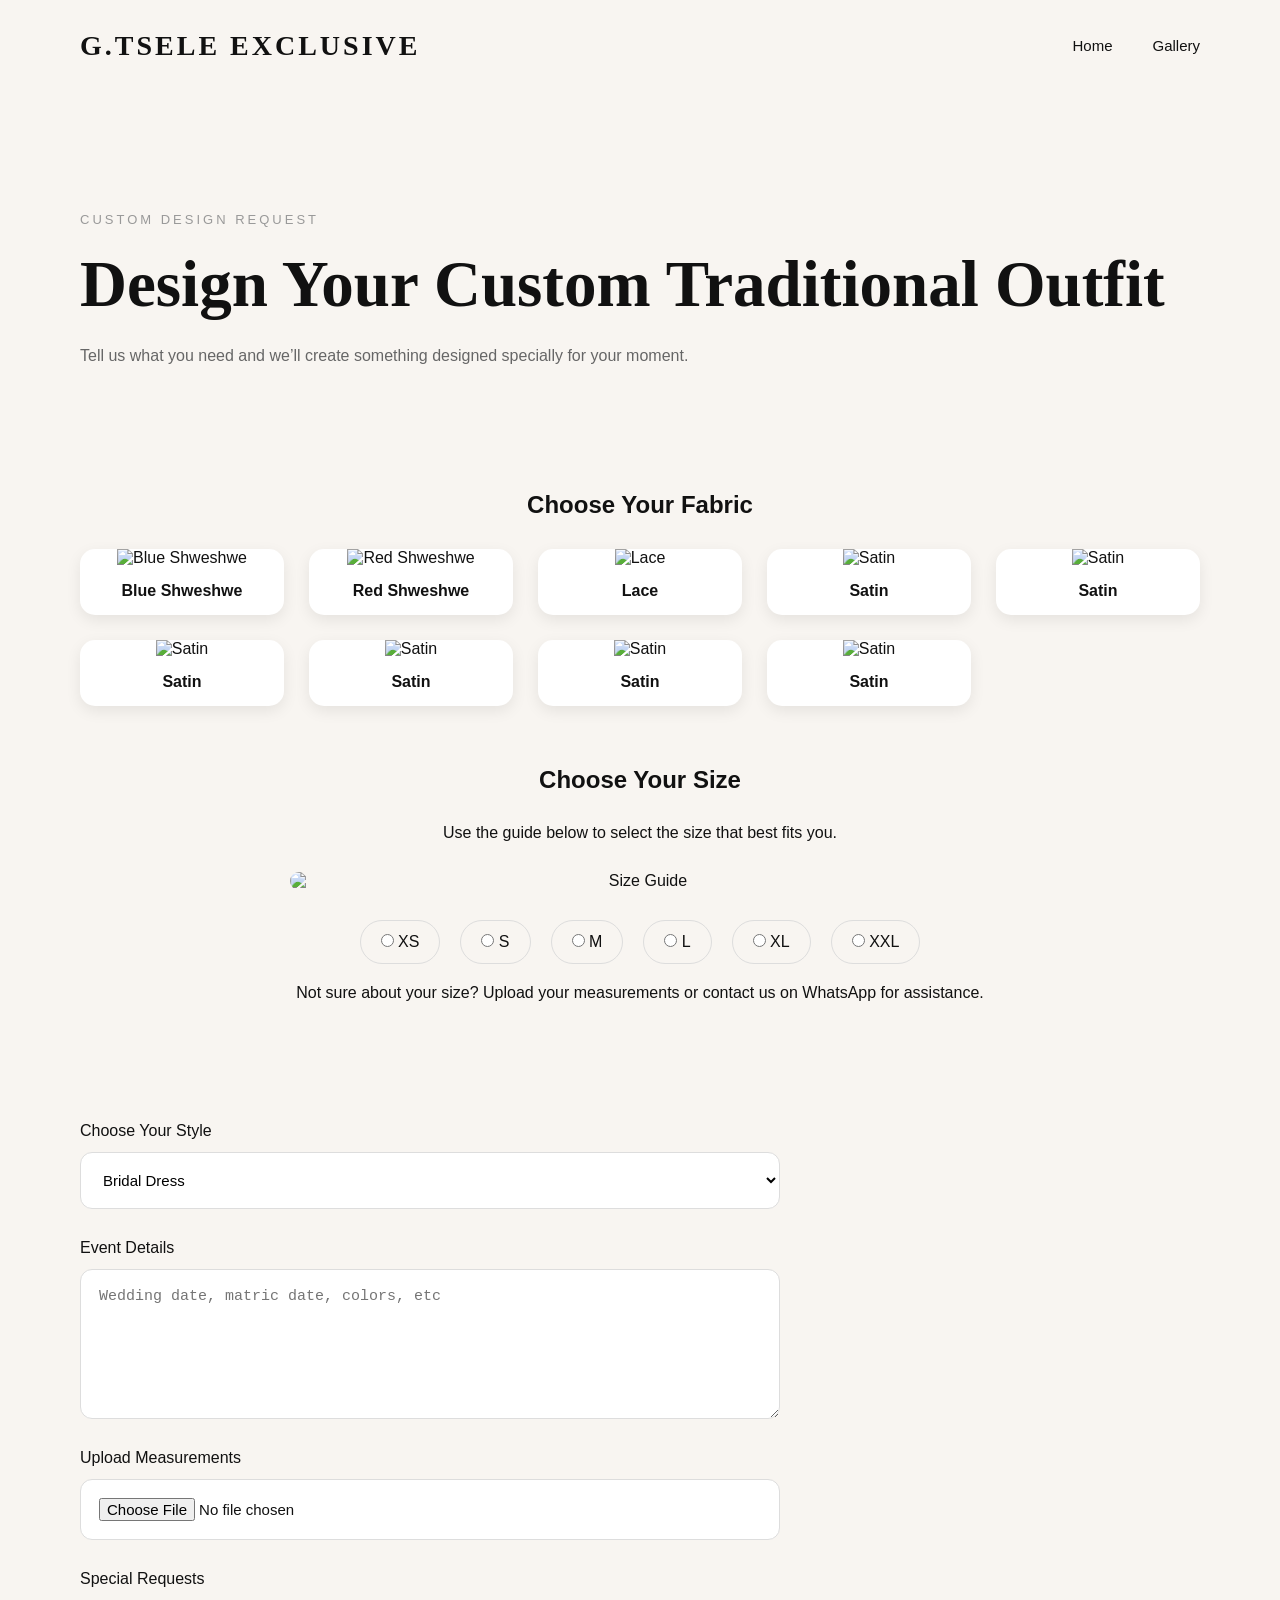
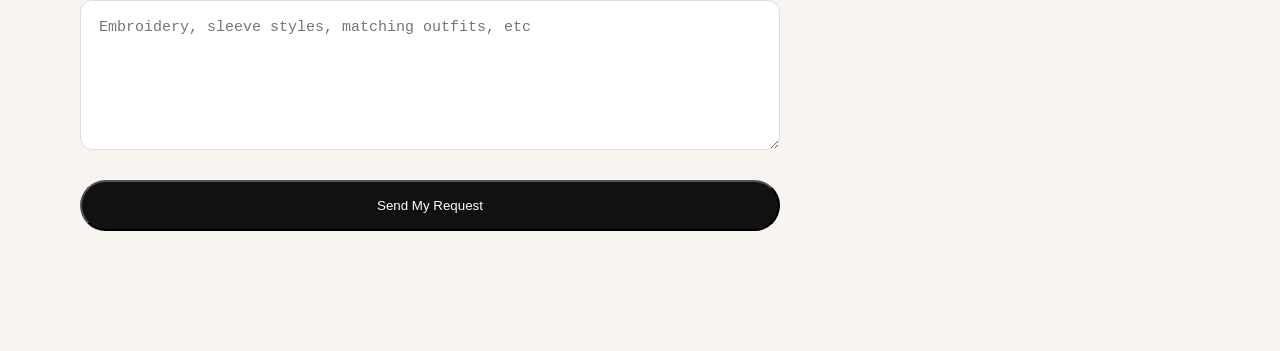
==== customize.html @ a00c6a18 "Add files via upload" ====
<!DOCTYPE html>
<html lang="en">
<head>
    <meta charset="UTF-8">
    <meta name="viewport" content="width=device-width, initial-scale=1.0">
    <title>Customize Your Outfit</title>

    <link rel="stylesheet" href="style.css">
</head>
<body>

<!-- NAVBAR -->
<nav class="navbar">

    <h1 class="logo">G.TSELE EXCLUSIVE</h1>

    <ul class="nav-links">
        <li><a href="index.html">Home</a></li>
        <li><a href="gallery.html">Gallery</a></li>
    </ul>

</nav>

<!-- CUSTOMIZE SECTION -->
<section class="customize-page">

    <p class="small-heading">
        CUSTOM DESIGN REQUEST
    </p>

    <h1>
        Design Your Custom
        Traditional Outfit
    </h1>

    <p class="customize-text">
        Tell us what you need and we’ll create something
        designed specially for your moment.
    </p>

    <section class="fabric-section">

    <h2>Choose Your Fabric</h2>

    <div class="fabric-grid">

        <div class="fabric-card">
            <img src="gallery/tlotlo 30.png" alt="Blue Shweshwe">
            <p>Blue Shweshwe</p>
        </div>

        <div class="fabric-card">
            <img src="gallery/tlotlo 31.png" alt="Red Shweshwe">
            <p>Red Shweshwe</p>
        </div>

        <div class="fabric-card">
            <img src="gallery/tlotlo 32.png" alt="Lace">
            <p>Lace</p>
        </div>

        <div class="fabric-card">
            <img src="gallery/tlotlo 33.png" alt="Satin">
            <p>Satin</p>
        </div>

         <div class="fabric-card">
            <img src="gallery/tlotlo 39.png" alt="Satin">
            <p>Satin</p>
        </div>

         <div class="fabric-card">
            <img src="gallery/tlotlo 35.png" alt="Satin">
            <p>Satin</p>
        </div>

         <div class="fabric-card">
            <img src="gallery/tlotlo 36.png" alt="Satin">
            <p>Satin</p>
        </div>

        <div class="fabric-card">
            <img src="gallery/tlotlo 40.png" alt="Satin">
            <p>Satin</p>
        </div>

         <div class="fabric-card">
            <img src="gallery/tlotlo 34.png" alt="Satin">
            <p>Satin</p>
        </div>

    </div>

    <section class="size-section">

    <h2>Choose Your Size</h2>

    <p>
        Use the guide below to select the size that best fits you.
    </p>

    <img src="gallery/tlotlo 12.png"
         alt="Size Guide"
         class="size-chart">

    <div class="size-options">

        <label>
            <input type="radio" name="size" value="XS">
            XS
        </label>

        <label>
            <input type="radio" name="size" value="S">
            S
        </label>

        <label>
            <input type="radio" name="size" value="M">
            M
        </label>

        <label>
            <input type="radio" name="size" value="L">
            L
        </label>

        <label>
            <input type="radio" name="size" value="XL">
            XL
        </label>

        <label>
            <input type="radio" name="size" value="XXL">
            XXL
        </label>

<p class="measurement-note">
Not sure about your size?
Upload your measurements or contact us on WhatsApp for assistance.
</p>

    </div>

</section>

</section>
    <!-- FORM -->
    <form class="custom-form">

        <!-- STYLE -->
        <div class="form-group">

            <label>Choose Your Style</label>

            <select>
                <option>Bridal Dress</option>
                <option>Bridesmaid Dress</option>
                <option>Matric Dress</option>
                <option>Groom Suit</option>
                <option>Guest Outfit</option>
            </select>

        </div>

        <!-- EVENT -->
        <div class="form-group">

            <label>Event Details</label>

            <textarea placeholder="Wedding date, matric date, colors, etc"></textarea>

        </div>

        <!-- MEASUREMENTS -->
        <div class="form-group">

            <label>Upload Measurements</label>

            <input type="file">

        </div>

        <!-- SPECIAL REQUESTS -->
        <div class="form-group">

            <label>Special Requests</label>

            <textarea placeholder="Embroidery, sleeve styles, matching outfits, etc"></textarea>

        </div>

        <!-- BUTTON -->
        <button type="submit" class="btn-primary">
            Send My Request
        </button>

    </form>

</section>

</body>
</html>
---- style.css ----
/* Reset */
* {
    margin: 0;
    padding: 0;
    box-sizing: border-box;
}

/* Body */
body {
    font-family: 'Helvetica Neue', sans-serif;
    background-color: #f8f5f1;
    color: #111;

}
body {
    font-family: 'Montserrat', sans-serif;
    background-color: #f8f5f1;
    color: #111;
}


/* NAVBAR */
/* NAVBAR */
.navbar {
    display: flex;
    justify-content: space-between;
    align-items: center;

    padding: 30px 80px;

    background-color: #f8f5f1;

    position: sticky;
    top: 0;

    z-index: 1000;
}

/* LOGO */
.logo {
    font-family: 'Cormorant Garamond', serif;
    font-size: 32px;
    color: #111;
}

/* LINKS */
.nav-links {
    display: flex;
    gap: 40px;

    list-style: none;
}

.nav-links a {
    text-decoration: none;
    color: #111;

    font-size: 15px;

    transition: 0.3s ease;
}

.nav-links a:hover {
    color: #a67c6d;
}

.logo {
    font-family: 'Cormorant Garamond', serif;
    font-size: 28px;
    letter-spacing: 3px;
    font-weight: 600;
}

.hero-text h1 {
    font-family: 'Cormorant Garamond', serif;
    font-size: 64px;
    font-weight: 500;
    line-height: 1.1;
    margin-bottom: 20px;
}

.section-title {
    font-family: 'Cormorant Garamond', serif;
    font-size: 42px;
    margin-bottom: 50px;
    text-align: center;
}

/* HERO SECTION */
/* HERO SECTION */
.hero {
    min-height: 100vh;
    background-color: #f8f5f1;

    display: flex;
    align-items: center;
    justify-content: space-between;

    padding: 80px 80px;
    gap: 60px;
}

/* LEFT SIDE */
.hero-left {
    flex: 1;
}

.hero-left h1 {
    font-family: 'Cormorant Garamond', serif;
    font-size: 75px;
    line-height: 1.1;
    color: #111;
    margin-bottom: 30px;
}

.hero-left p {
    font-size: 18px;
    line-height: 1.8;
    color: #666;
    margin-bottom: 35px;
    max-width: 550px;
}

/* BUTTONS */
.hero-buttons {
    display: flex;
    gap: 20px;
}

.btn-primary {
    background-color: #111;
    color: white;
    padding: 16px 34px;
    border-radius: 40px;
    text-decoration: none;
    transition: 0.3s ease;
}

.btn-primary:hover {
    background-color: #333;
}

.btn-secondary {
    border: 1px solid #111;
    color: #111;
    padding: 16px 34px;
    border-radius: 40px;
    text-decoration: none;
    transition: 0.3s ease;
}

.btn-secondary:hover {
    background-color: #111;
    color: white;
}

/* RIGHT SIDE */
.hero-right {
    flex: 1;
border-radius: 25px;
    display: flex;
    justify-content: center;
}

.hero-right img {
    width: 100%;
    max-width: 650px;
}
/* HOW IT WORKS */
.how-it-works {
    padding: 120px 80px;
    background-color: white;
}

/* SECTION TITLE */
.section-heading {
    text-align: center;
    font-family: 'Cormorant Garamond', serif;
    font-size: 60px;
    color: #111;
    margin-bottom: 70px;
}

/* CONTAINER */
.steps-container {
    display: flex;
    justify-content: center;
    gap: 30px;
    flex-wrap: wrap;
}

/* CARDS */
.step-card {
    background-color: #f8f5f1;
    padding: 50px 35px;
    border-radius: 20px;
    width: 320px;

    transition: 0.3s ease;
}

.step-card:hover {
    transform: translateY(-10px);
}

/* NUMBER */
.step-number {
    font-size: 14px;
    color: #999;
    margin-bottom: 20px;
    letter-spacing: 2px;
}

/* TITLE */
.step-card h3 {
    font-size: 30px;
    margin-bottom: 20px;
    color: #111;
}

/* TEXT */
.step-card p {
    color: #666;
    line-height: 1.8;
    font-size: 15px;
}
/* GALLERY SECTION */
.gallery {
    padding: 80px 60px;
    background-color: #fafafa;
}


/* CATEGORY SECTION */
.categories {
    padding: 120px 80px;
    background-color: #f8f5f1;
}

/* GRID */
.category-grid {
    display: grid;
    grid-template-columns: repeat(2, 1fr);
    gap: 30px;
}

/* CARD */
.category-card {
    position: relative;
    overflow: hidden;
    border-radius: 20px;
    cursor: pointer;
}

/* IMAGE */
.category-card img {
    width: 100%;
    height: 420px;
    object-fit: cover;

    transition: transform 0.8s ease;
}

/* HOVER EFFECT */
.category-card:hover img {
    transform: scale(1.05);
}

/* DARK OVERLAY */
.category-overlay {
    position: absolute;
    inset: 0;

    background: linear-gradient(
        to top,
        rgba(0,0,0,0.6),
        rgba(0,0,0,0.1)
    );

    display: flex;
    align-items: flex-end;

    padding: 30px;
}
/* OUR STORY */
.our-story {
    padding: 120px 80px;

    display: flex;
    align-items: center;
    gap: 70px;

    background-color: white;
}

/* IMAGE */
.story-image {
    flex: 1;
}

.story-image img {
    width: 100%;
    border-radius: 20px;
}

/* TEXT */
.story-text {
    flex: 1;
}

/* SMALL TITLE */
.small-heading {
    letter-spacing: 3px;
    font-size: 13px;
    color: #999;
    margin-bottom: 20px;
}

/* MAIN TITLE */
.story-text h2 {
    font-family: 'Cormorant Garamond', serif;
    font-size: 60px;
    line-height: 1.1;
    color: #111;

    margin-bottom: 30px;
}

/* DESCRIPTION */
.story-description {
    color: #666;
    line-height: 1.9;
    font-size: 16px;

    margin-bottom: 35px;
}
/* TEXT */
.category-overlay h3 {
    color: white;
    font-size: 32px;
    font-family: 'Cormorant Garamond', serif;
}

  
/* CONTACT SECTION */
.contact {
    padding: 80px 60px;
    background-color: #fff;
}

/* FORM */
.contact-form {
    max-width: 600px;
    margin: 0 auto;
    display: flex;
    flex-direction: column;
    gap: 15px;
}


/* INPUTS */
.contact-form input,
.contact-form textarea {
    padding: 12px;
    border: 1px solid #ddd;
    font-size: 14px;
    width: 100%;
}

/* BUTTON */
.contact-form button {
    padding: 14px;
    background-color: #111;
    color: white;
    border: none;
    font-size: 14px;
    cursor: pointer;
    transition: 0.3s;
}

.contact-form button:hover {
    background-color: #444;
}

/* TESTIMONIAL SECTION */
.testimonials {
    padding: 80px 60px;
    background-color: #f8f5f1;
}

/* CUSTOMER GALLERY */
.customer-gallery {
    padding: 120px 80px;
    background-color: #f8f5f1;
    text-align: center;
}

/* GRID */
.customer-grid {
    display: grid;
    grid-template-columns: repeat(3, 1fr);
    gap: 30px;

    margin-top: 70px;
}

/* CARD */
.customer-card {
    background-color: white;
    border-radius: 20px;
    overflow: hidden;

    transition: 0.3s ease;
}

.customer-card:hover {
    transform: translateY(-10px);
}

/* IMAGE */
.customer-card img {
    width: 100%;
    height: 420px;
    object-fit: cover;
}

/* INFO */
.customer-info {
    padding: 30px;
    text-align: left;
}

/* TITLE */
.customer-info h3 {
    font-size: 28px;
    margin-bottom: 15px;
    color: #111;
}

/* TEXT */
.customer-info p {
    color: #666;
    line-height: 1.8;
    font-size: 15px;
}

/* TAG */
.gallery-tag {
    margin-top: 50px;
    color: #999;
    font-size: 15px;
}

/* GRID */
.gallery-container {
    display: grid;
    grid-template-columns: repeat(auto-fit, minmax(280px, 1fr));
    gap: 25px;
}

/* IMAGE */
.gallery-item img {
    width: 100%;
    height: 400px;
    object-fit: cover;
    border-radius: 10px;
    transition: 0.4s ease;
}

.gallery-item img:hover {
    transform: scale(1.03);
}

/* WHATSAPP BUTTON */
.whatsapp-btn {
    position: fixed;

    bottom: 30px;
    right: 30px;

    width: 65px;
    height: 65px;

    background-color: white;

    border-radius: 50%;

    display: flex;
    align-items: center;
    justify-content: center;

    box-shadow: 0 5px 20px rgba(0,0,0,0.15);

    z-index: 1000;
}

.whatsapp-btn img {
    width: 35px;
}

/* CUSTOMIZE PAGE */
.customize-page {
    padding: 120px 80px;
    background-color: #f8f5f1;
}

/* TITLE */
.customize-page h1 {
    font-family: 'Cormorant Garamond', serif;
    font-size: 65px;

    margin-bottom: 20px;

    color: #111;
}

/* TEXT */
.customize-text {
    max-width: 700px;
    line-height: 1.8;
    color: #666;

    margin-bottom: 60px;
}

/* FORM */
.custom-form {
    display: flex;
    flex-direction: column;

    gap: 30px;

    max-width: 700px;
}

/* GROUP */
.form-group {
    display: flex;
    flex-direction: column;
}

/* LABEL */
.form-group label {
    margin-bottom: 12px;
    color: #111;
}

/* INPUTS */
.form-group input,
.form-group select,
.form-group textarea {
    padding: 18px;

    border: 1px solid #ddd;
    border-radius: 12px;

    font-size: 15px;
    background-color: white;
}

/* TEXTAREA */
.form-group textarea {
    min-height: 150px;
}
/* MOBILE RESPONSIVE */
@media (max-width: 768px) {

    /* HERO */
    .hero {
        flex-direction: column;
        text-align: center;

        padding: 120px 30px 60px;
    }

    .hero-left h1 {
        font-size: 48px;
    }

    .hero-buttons {
        justify-content: center;
        flex-wrap: wrap;
    }

    /* HOW IT WORKS */
    .steps-container {
        flex-direction: column;
        align-items: center;
    }

    /* CATEGORY GRID */
    .category-grid {
        grid-template-columns: 1fr;
    }

    /* STORY */
    .our-story {
        flex-direction: column;
    }

    .story-text h2 {
        font-size: 42px;
    }

    /* CUSTOMER GRID */
    .customer-grid {
        grid-template-columns: 1fr;
    }

    /* CUSTOMIZE PAGE */
    .customize-page {
        padding: 100px 30px;
    }

    .customize-page h1 {
        font-size: 42px;
    }

}

/* FOOTER */
.footer {
    background-color: #111;
    color: white;
    padding: 70px 20px;
    text-align: center;
}

/* CONTENT */
.footer-content h2 {
    font-family: 'Cormorant Garamond', serif;
    font-size: 40px;
    margin-bottom: 20px;
    color: #e8d4d0;
}

.footer-content p {
    color: #ccc;
    font-size: 15px;
    margin-bottom: 25px;
    line-height: 1.7;
}

/* LINKS */
.footer-links {
    display: flex;
    justify-content: center;
    gap: 30px;
    margin-bottom: 30px;
}

/* GALLERY HERO */

.gallery-hero{
    text-align:center;
    padding:80px 20px 40px;
}

.gallery-hero h1{
    font-size:70px;
    font-family:'Cormorant Garamond', serif;
    color:#111;
    margin-bottom:15px;
}

.gallery-hero p{
    max-width:700px;
    margin:auto;
    color:#666;
    line-height:1.8;
}

/* CATEGORY MENU */

.gallery-menu{
    display:flex;
    justify-content:center;
    gap:20px;
    flex-wrap:wrap;
    margin-bottom:80px;
}

.gallery-menu a{
    text-decoration:none;
    color:#111;
    padding:12px 25px;
    border:1px solid #ddd;
    border-radius:30px;
    transition:0.3s;
}

.gallery-menu a:hover{
    background:#111;
    color:white;
}

/* SECTION */

.gallery-section{
    padding:40px 80px;
}

.gallery-section h2{
    font-size:45px;
    font-family:'Cormorant Garamond', serif;
    margin-bottom:40px;
    text-align:center;
}

/* GRID */

.gallery-grid{
    display:grid;
    grid-template-columns:repeat(3,1fr);
    gap:30px;
}

/* CARD */

.gallery-item{
    background:white;
    border-radius:20px;
    overflow:hidden;
    box-shadow:0 5px 20px rgba(0,0,0,0.05);
    transition:0.4s;
}

.gallery-item:hover{
    transform:translateY(-8px);
}

.gallery-item img{
    width:100%;
    height:320px;
    object-fit:cover;
}

.gallery-item h4{
    padding:20px 20px 10px;
    font-size:20px;
}

.gallery-item p{
    padding:0 20px 20px;
    color:#666;
}

/* MOBILE */

@media(max-width:768px){

    .gallery-grid{
        grid-template-columns:1fr;
    }

    .gallery-section{
        padding:30px;
    }

    .gallery-hero h1{
        font-size:45px;
    }

}

/* VIEW MORE LINKS */

.view-more{
    text-align:center;
    margin-top:30px;
    margin-bottom:60px;
}

.view-more a{
    text-decoration:none;
    color:#111;
    font-size:18px;
    font-weight:500;
    border-bottom:1px solid #111;
    padding-bottom:5px;
    transition:0.3s;
}

.view-more a:hover{
    color:#a67c6d;
    border-color:#a67c6d;
}

.thumbnails{
    display:flex;
    gap:8px;
    margin-top:10px;
    justify-content:center;
}

.thumbnails img{
    width:70px;
    height:70px;
    object-fit:cover;
    border-radius:8px;
}
.fabric-section{
    padding:60px 0;
}

.fabric-section h2{
    text-align:center;
    margin-bottom:30px;
}

.fabric-grid{
    display:grid;
    grid-template-columns:repeat(auto-fit,minmax(200px,1fr));
    gap:25px;
}

.fabric-card{
    background:white;
    border-radius:15px;
    overflow:hidden;
    box-shadow:0 5px 15px rgba(0,0,0,0.08);
    text-align:center;
}

.fabric-card img{
    width:100%;
    height:220px;
    object-fit:cover;
}

.fabric-card p{
    padding:15px;
    font-weight:600;
}

/* SIZE SECTION */

.size-section{
    padding:60px 0;
    text-align:center;
}

.size-chart{
    width:100%;
    max-width:700px;
    border-radius:15px;
    margin:30px auto;
    display:block;
}

.size-options{
    display:flex;
    justify-content:center;
    gap:20px;
    flex-wrap:wrap;
    margin-top:20px;
}

.size-options label{
    padding:12px 20px;
    border:1px solid #ddd;
    border-radius:30px;
    cursor:pointer;
}

.client-moments{
    padding:100px 8%;
}

.client-moments h2{
    text-align:center;
    margin-bottom:60px;
}

.client-review{
    display:flex;
    gap:60px;
    align-items:center;
    background:white;
    padding:40px;
    border-radius:20px;
    box-shadow:0 10px 30px rgba(0,0,0,.08);
}

.client-images{
    flex:1;
}

.main-client-image{
    width:100%;
    border-radius:20px;
}

.client-thumbnails{
    display:flex;
    gap:10px;
    margin-top:20px;
}

.client-thumbnails img{
    width:90px;
    height:90px;
    object-fit:cover;
    border-radius:10px;
}

.client-feedback{
    flex:1;
}

.stars{
    color:gold;
    font-size:22px;
    margin:15px 0;
}

.client-feedback p{
    line-height:1.8;
    color:#555;
}

.client-feedback h4{
    margin-top:30px;
}

.client-feedback span{
    color:#888;
}
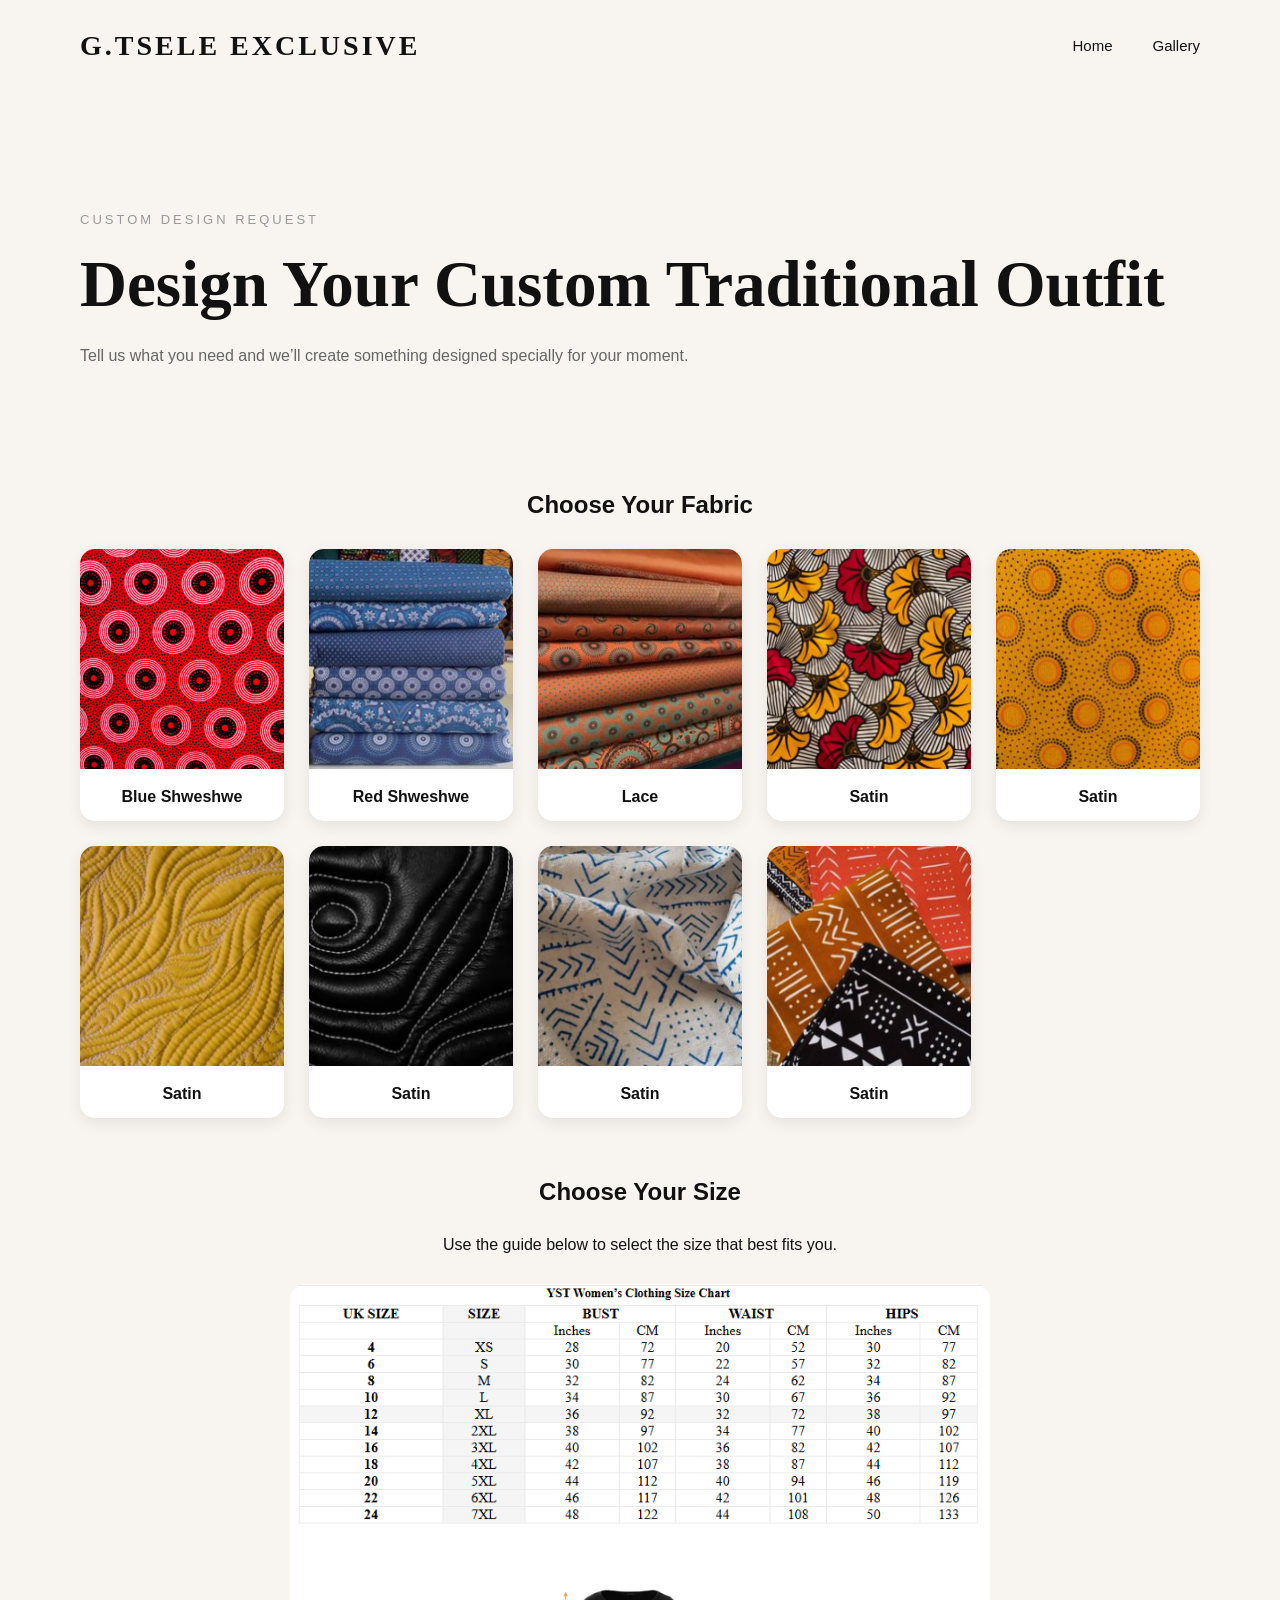
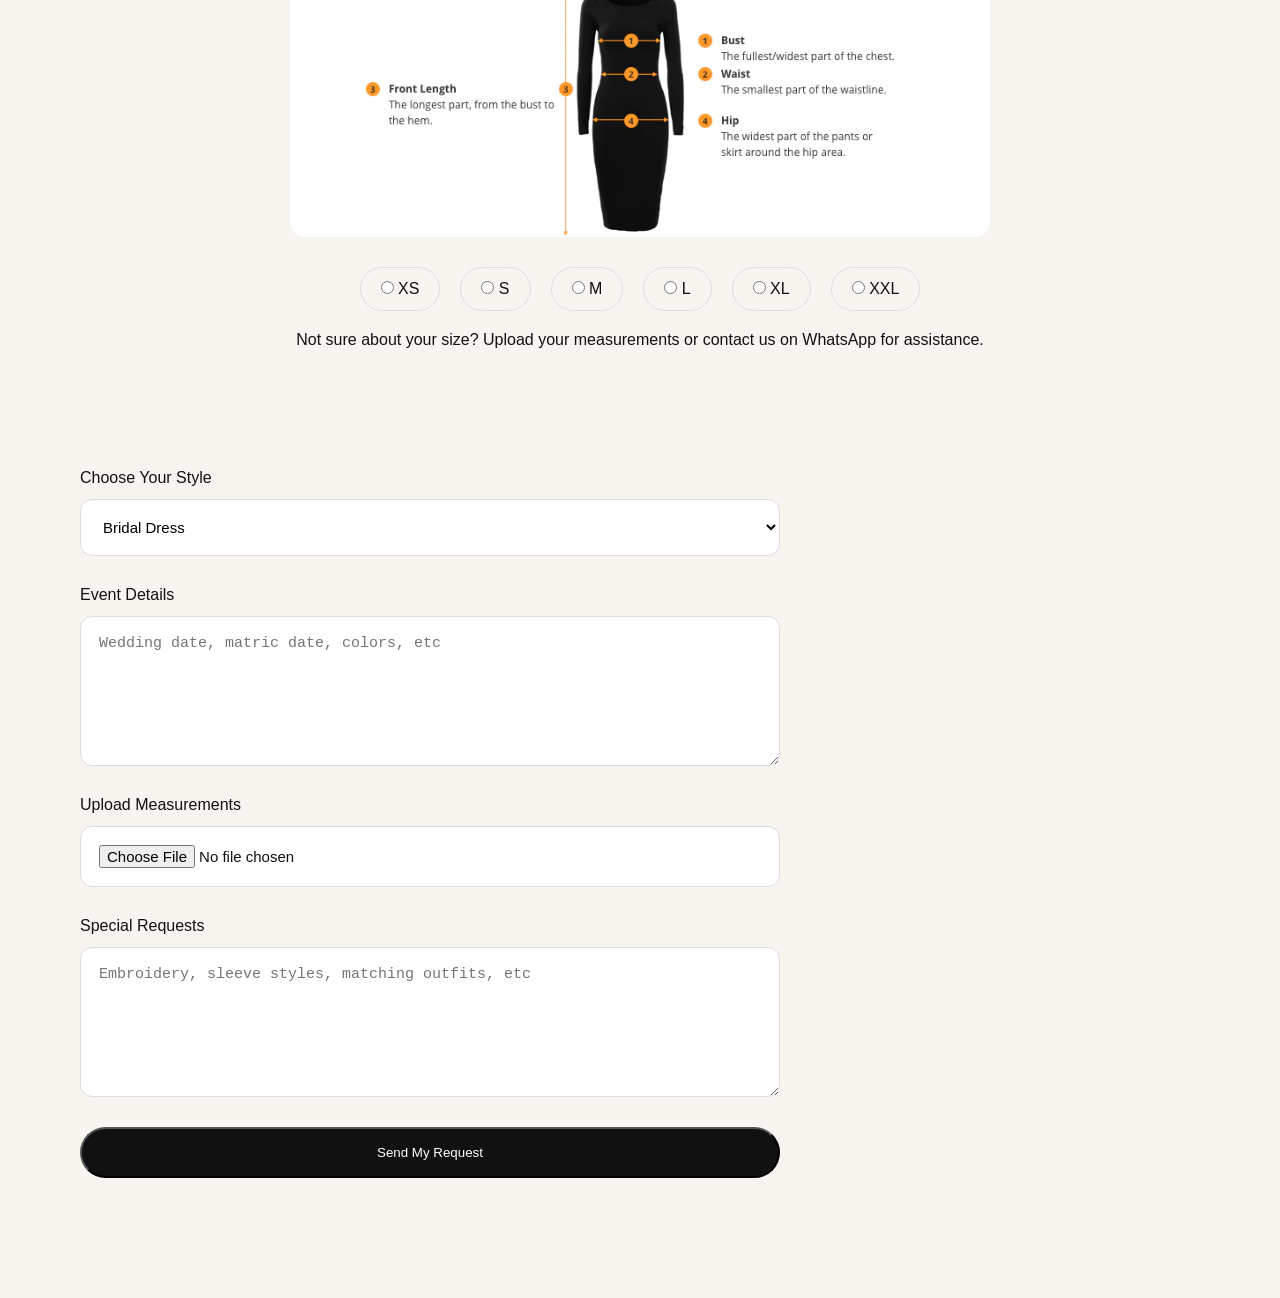
==== commit 7f5ac1ea: "Update customize.html" ====
--- a/customize.html
+++ b/customize.html
@@ -45,47 +45,47 @@
     <div class="fabric-grid">
 
         <div class="fabric-card">
-            <img src="gallery/tlotlo 30.png" alt="Blue Shweshwe">
+            <img src="Gallery/tlotlo 30.png" alt="Blue Shweshwe">
             <p>Blue Shweshwe</p>
         </div>
 
         <div class="fabric-card">
-            <img src="gallery/tlotlo 31.png" alt="Red Shweshwe">
+            <img src="Gallery/tlotlo 31.png" alt="Red Shweshwe">
             <p>Red Shweshwe</p>
         </div>
 
         <div class="fabric-card">
-            <img src="gallery/tlotlo 32.png" alt="Lace">
+            <img src="Gallery/tlotlo 32.png" alt="Lace">
             <p>Lace</p>
         </div>
 
         <div class="fabric-card">
-            <img src="gallery/tlotlo 33.png" alt="Satin">
-            <p>Satin</p>
-        </div>
-
-         <div class="fabric-card">
-            <img src="gallery/tlotlo 39.png" alt="Satin">
-            <p>Satin</p>
-        </div>
-
-         <div class="fabric-card">
-            <img src="gallery/tlotlo 35.png" alt="Satin">
-            <p>Satin</p>
-        </div>
-
-         <div class="fabric-card">
-            <img src="gallery/tlotlo 36.png" alt="Satin">
-            <p>Satin</p>
-        </div>
-
-        <div class="fabric-card">
-            <img src="gallery/tlotlo 40.png" alt="Satin">
-            <p>Satin</p>
-        </div>
-
-         <div class="fabric-card">
-            <img src="gallery/tlotlo 34.png" alt="Satin">
+            <img src="Gallery/tlotlo 33.png" alt="Satin">
+            <p>Satin</p>
+        </div>
+
+         <div class="fabric-card">
+            <img src="Gallery/tlotlo 39.png" alt="Satin">
+            <p>Satin</p>
+        </div>
+
+         <div class="fabric-card">
+            <img src="Gallery/tlotlo 35.png" alt="Satin">
+            <p>Satin</p>
+        </div>
+
+         <div class="fabric-card">
+            <img src="Gallery/tlotlo 36.png" alt="Satin">
+            <p>Satin</p>
+        </div>
+
+        <div class="fabric-card">
+            <img src="Gallery/tlotlo 40.png" alt="Satin">
+            <p>Satin</p>
+        </div>
+
+         <div class="fabric-card">
+            <img src="Gallery/tlotlo 34.png" alt="Satin">
             <p>Satin</p>
         </div>
 
@@ -99,7 +99,7 @@
         Use the guide below to select the size that best fits you.
     </p>
 
-    <img src="gallery/tlotlo 12.png"
+    <img src="Gallery/tlotlo 12.png"
          alt="Size Guide"
          class="size-chart">
 
@@ -200,4 +200,4 @@
 </section>
 
 </body>
-</html>+</html>
